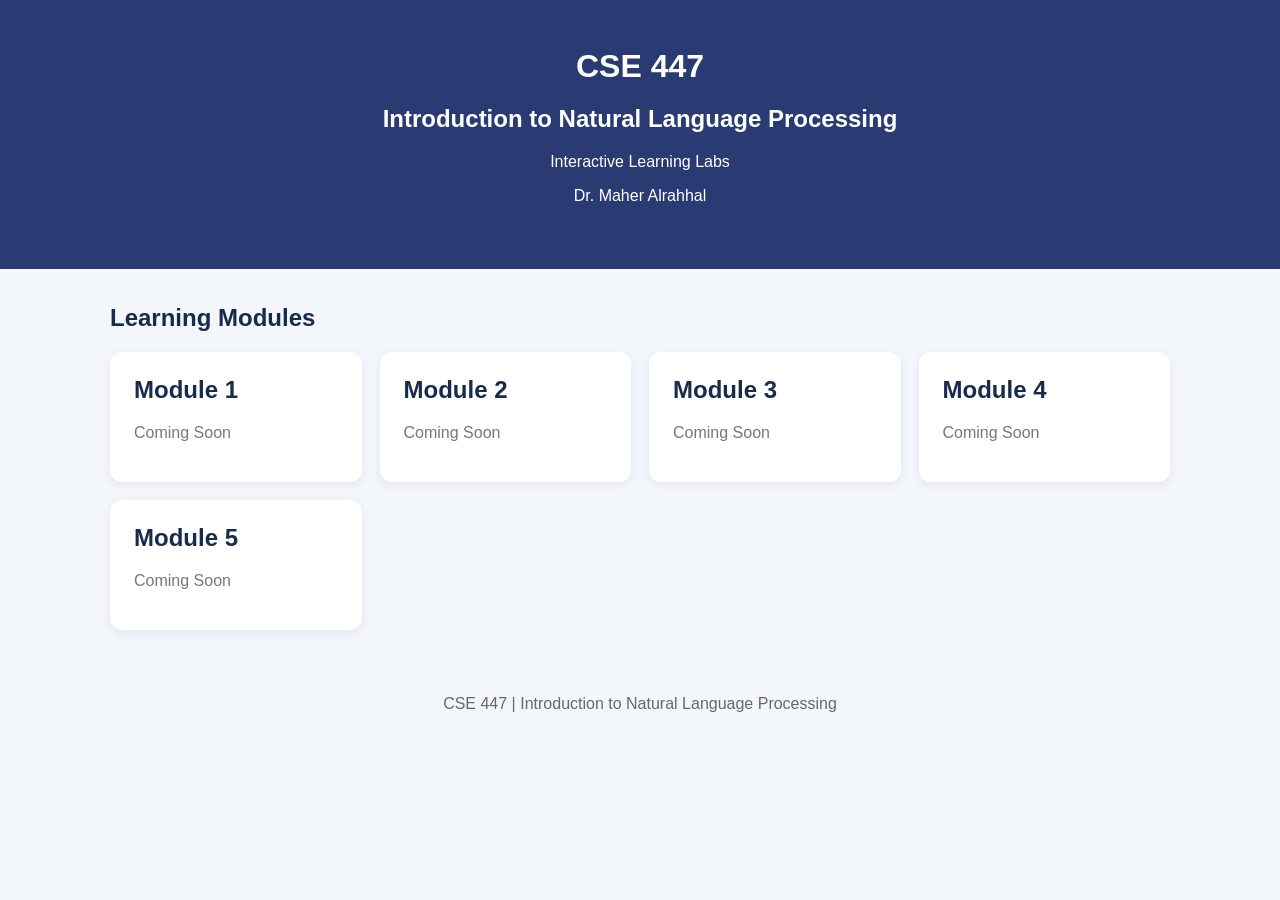
==== index.html @ a6a31eff "Create index.html" ====
<!DOCTYPE html>
<html lang="en">
<head>
  <meta charset="UTF-8">
  <meta name="viewport" content="width=device-width, initial-scale=1">
  <title>CSE 447 - Introduction to Natural Language Processing</title>
  <style>
    * { box-sizing: border-box; }
    body {
      margin: 0;
      font-family: Arial, sans-serif;
      background: #f3f6fb;
      color: #172b4d;
    }
    header {
      background: #293b72;
      color: white;
      padding: 48px 20px;
      text-align: center;
    }
    header h1 { margin: 0 0 12px; }
    main {
      max-width: 1100px;
      margin: 35px auto;
      padding: 0 20px;
    }
    .grid {
      display: grid;
      grid-template-columns: repeat(auto-fit, minmax(230px, 1fr));
      gap: 18px;
    }
    .card {
      background: white;
      padding: 24px;
      border-radius: 12px;
      box-shadow: 0 3px 12px #00000012;
    }
    .card h2 { margin-top: 0; }
    .button {
      display: inline-block;
      background: #2563a6;
      color: white;
      padding: 11px 16px;
      border-radius: 7px;
      text-decoration: none;
      font-weight: bold;
    }
    .soon { color: #777; }
    footer {
      text-align: center;
      padding: 30px;
      color: #667;
    }
  </style>
</head>
<body>
  <header>
    <h1>CSE 447</h1>
    <h2>Introduction to Natural Language Processing</h2>
    <p>Interactive Learning Labs</p>
    <p>Dr. Maher Alrahhal</p>
  </header>

  <main>
    <h2>Learning Modules</h2>
    <div class="grid" id="modules"></div>
  </main>

  <footer>
    CSE 447 | Introduction to Natural Language Processing
  </footer>

  <script>
    const modules = [
      { title: "Module 1", url: null },
      { title: "Module 2", url: null },
      { title: "Module 3", url: null },
      { title: "Module 4", url: null },
      { title: "Module 5", url: null }
    ];

    const container = document.getElementById("modules");

    modules.forEach(module => {
      const card = document.createElement("div");
      card.className = "card";

      const title = document.createElement("h2");
      title.textContent = module.title;
      card.appendChild(title);

      if (module.url) {
        const link = document.createElement("a");
        link.className = "button";
        link.href = module.url;
        link.textContent = "Open Learning Lab";
        card.appendChild(link);
      } else {
        const message = document.createElement("p");
        message.className = "soon";
        message.textContent = "Coming Soon";
        card.appendChild(message);
      }

      container.appendChild(card);
    });
  </script>
</body>
</html>
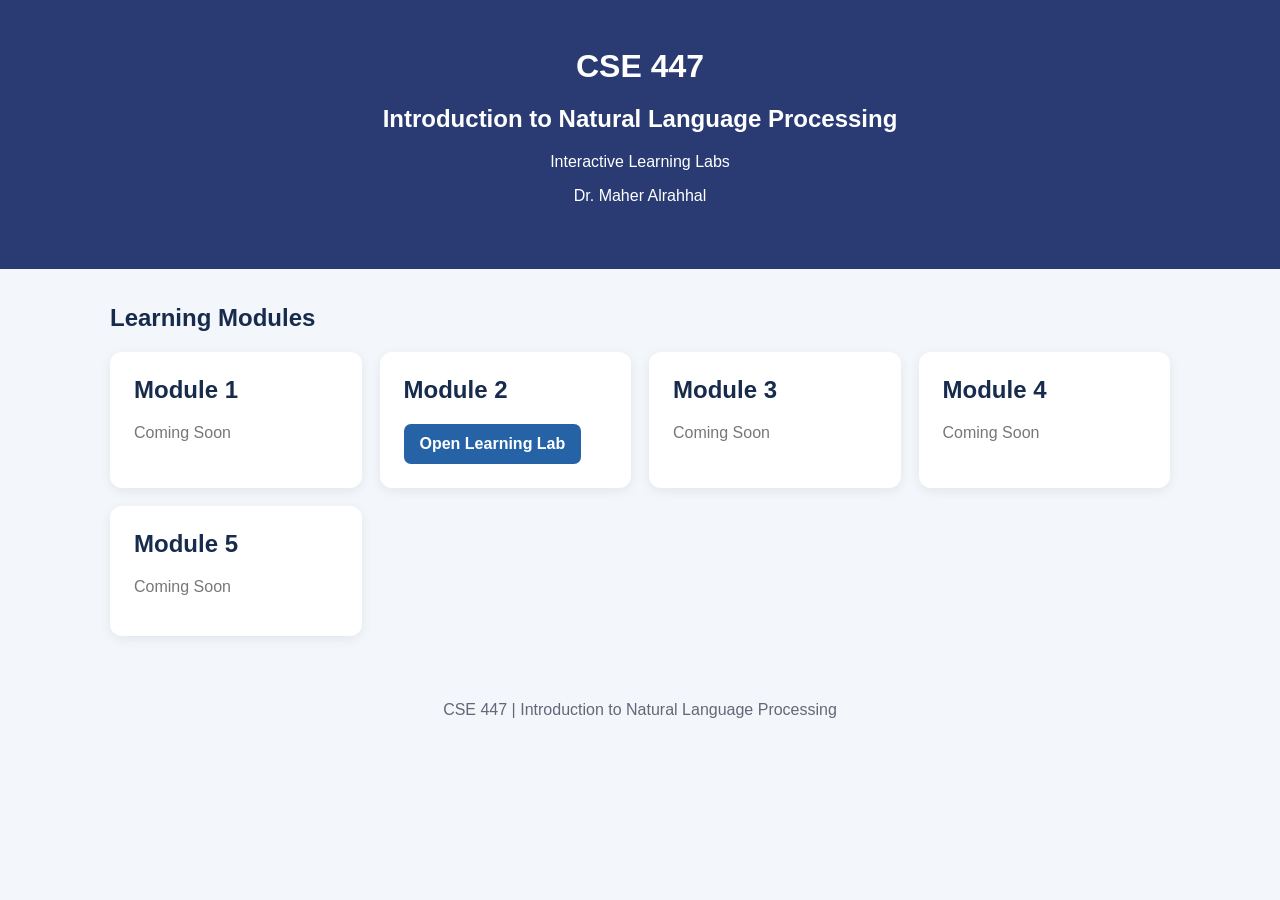
==== commit 69c97923: "Update index.html" ====
--- a/index.html
+++ b/index.html
@@ -74,7 +74,7 @@
   <script>
     const modules = [
       { title: "Module 1", url: null },
-      { title: "Module 2", url: null },
+      { title: "Module 2", url: "./Module-2/index.html" },
       { title: "Module 3", url: null },
       { title: "Module 4", url: null },
       { title: "Module 5", url: null }
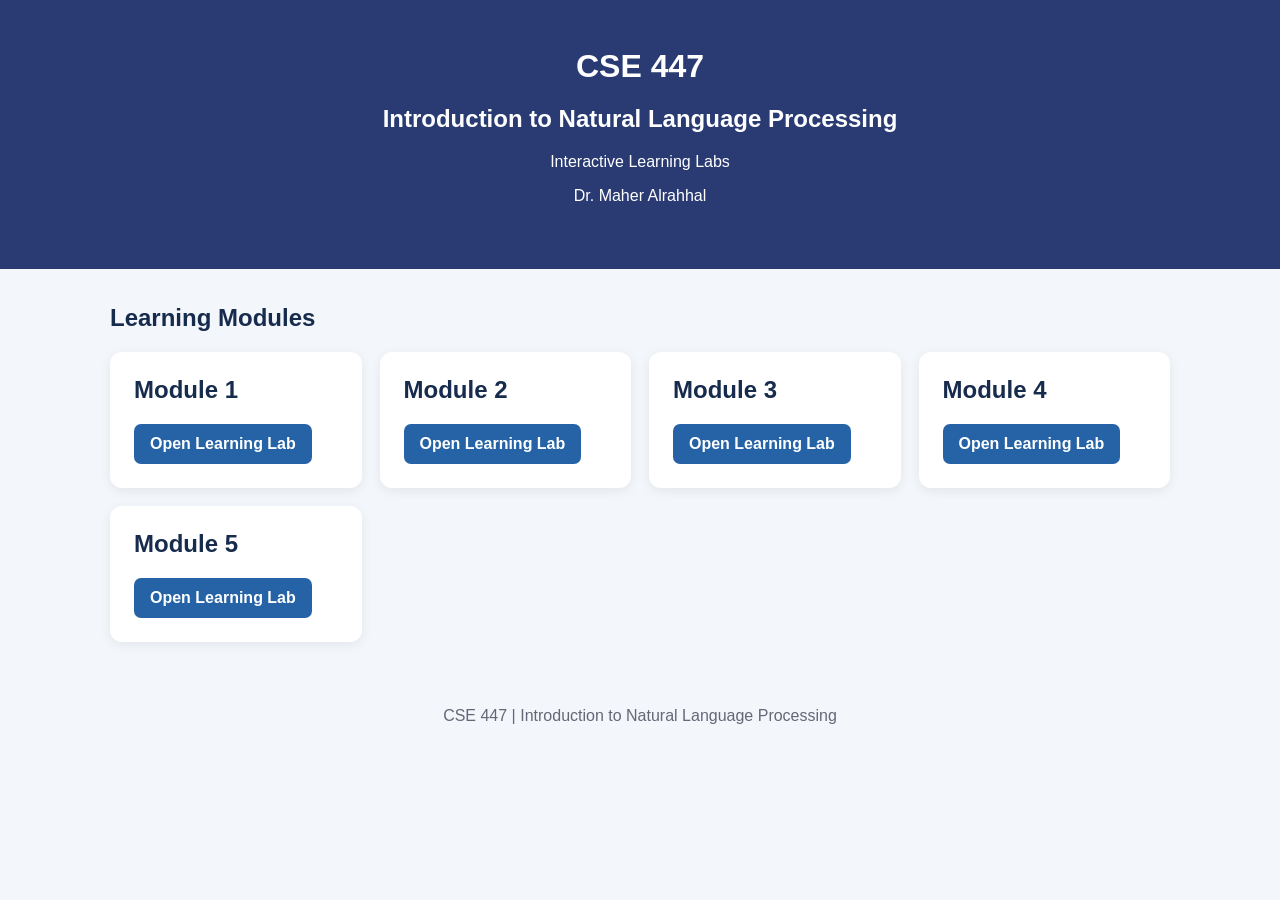
==== commit 01a2a985: "Update index.html" ====
--- a/index.html
+++ b/index.html
@@ -73,11 +73,11 @@
 
   <script>
     const modules = [
-      { title: "Module 1", url: null },
+      { title: "Module 1", url: "./Module-1/index.html" },
       { title: "Module 2", url: "./Module-2/index.html" },
-      { title: "Module 3", url: null },
-      { title: "Module 4", url: null },
-      { title: "Module 5", url: null }
+      { title: "Module 3", url: "./Module-3/index.html" },
+      { title: "Module 4", url: "./Module-4/index.html" },
+      { title: "Module 5", url: "./Module-5/index.html" },
     ];
 
     const container = document.getElementById("modules");
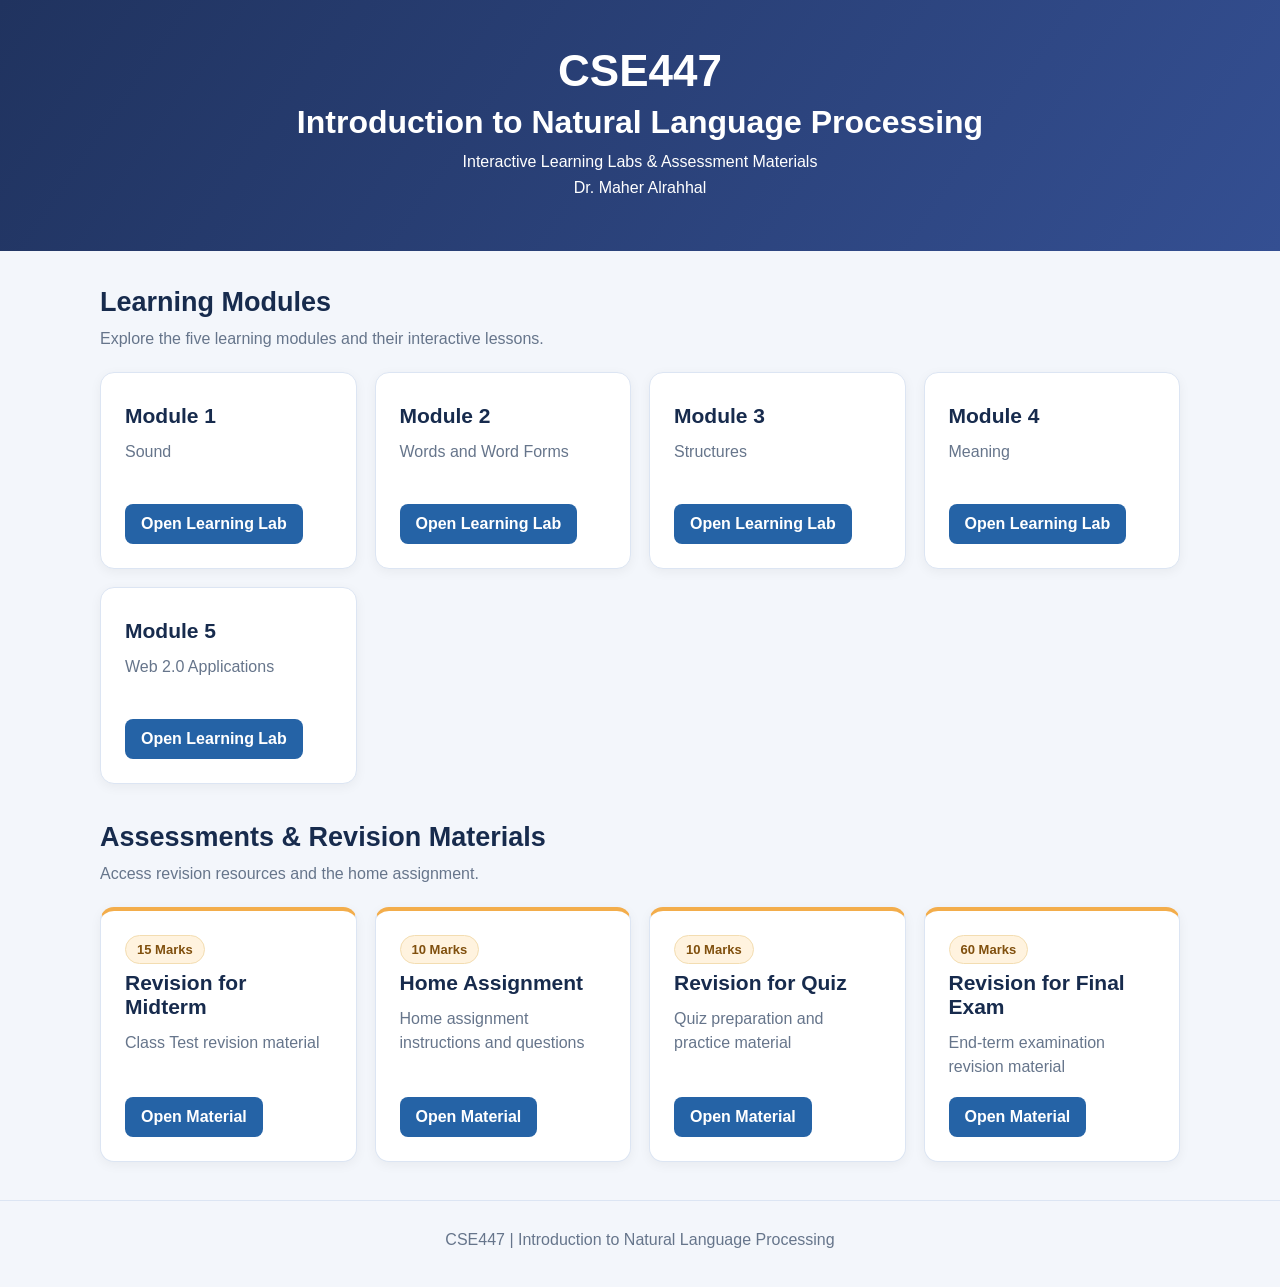
==== commit d12feb30: "Update index.html" ====
--- a/index.html
+++ b/index.html
@@ -1,110 +1,110 @@
-
 <!DOCTYPE html>
 <html lang="en">
 <head>
   <meta charset="UTF-8">
   <meta name="viewport" content="width=device-width, initial-scale=1">
-  <title>CSE 447 - Introduction to Natural Language Processing</title>
+  <title>CSE447 – Introduction to Natural Language Processing</title>
   <style>
-    * { box-sizing: border-box; }
-    body {
-      margin: 0;
-      font-family: Arial, sans-serif;
-      background: #f3f6fb;
-      color: #172b4d;
-    }
-    header {
-      background: #293b72;
-      color: white;
-      padding: 48px 20px;
-      text-align: center;
-    }
-    header h1 { margin: 0 0 12px; }
-    main {
-      max-width: 1100px;
-      margin: 35px auto;
-      padding: 0 20px;
-    }
-    .grid {
-      display: grid;
-      grid-template-columns: repeat(auto-fit, minmax(230px, 1fr));
-      gap: 18px;
-    }
-    .card {
-      background: white;
-      padding: 24px;
-      border-radius: 12px;
-      box-shadow: 0 3px 12px #00000012;
-    }
-    .card h2 { margin-top: 0; }
-    .button {
-      display: inline-block;
-      background: #2563a6;
-      color: white;
-      padding: 11px 16px;
-      border-radius: 7px;
-      text-decoration: none;
-      font-weight: bold;
-    }
-    .soon { color: #777; }
-    footer {
-      text-align: center;
-      padding: 30px;
-      color: #667;
-    }
+    :root { --navy:#293b72; --blue:#2563a6; --ink:#172b4d; --muted:#66758b; --bg:#f3f6fb; --line:#dce5f3; }
+    * { box-sizing:border-box; }
+    body { margin:0; font-family:Arial,sans-serif; background:var(--bg); color:var(--ink); }
+    header { background:linear-gradient(125deg,#20335f,#344f92); color:white; padding:46px 20px; text-align:center; }
+    header h1 { margin:0 0 8px; font-size:44px; }
+    header h2 { margin:0 0 12px; font-size:clamp(22px,3vw,32px); }
+    header p { margin:8px 0; }
+    main { max-width:1120px; margin:36px auto; padding:0 20px; }
+    section { margin-bottom:38px; }
+    .heading { margin:0 0 9px; font-size:27px; }
+    .description { margin:0 0 20px; color:var(--muted); line-height:1.55; }
+    .grid { display:grid; grid-template-columns:repeat(auto-fit,minmax(230px,1fr)); gap:18px; }
+    .card { display:flex; flex-direction:column; background:white; padding:24px; border-radius:14px; border:1px solid var(--line); box-shadow:0 3px 12px #0000000d; min-height:197px; }
+    .card h3 { font-size:21px; margin:7px 0 12px; }
+    .card .detail { color:var(--muted); margin:0 0 18px; line-height:1.5; }
+    .card .action { margin-top:auto; }
+    .button { display:inline-block; background:var(--blue); color:white; padding:11px 16px; border-radius:8px; text-decoration:none; font-weight:700; }
+    .button:hover,.button:focus-visible { background:#174c85; }
+    .soon { display:inline-block; border-radius:8px; padding:10px 14px; color:#56647c; background:#e9edf4; font-weight:700; }
+    .mark { display:inline-block; align-self:flex-start; font-size:13px; font-weight:700; color:#205c97; background:#eaf3ff; border:1px solid #c8defa; border-radius:100px; padding:6px 11px; }
+    .assessment { border-top:4px solid #f3ad4b; }
+    .assessment .mark { color:#80500e; background:#fff3df; border-color:#f3ddb1; }
+    footer { text-align:center; padding:30px 15px 38px; color:var(--muted); border-top:1px solid var(--line); }
+    @media(max-width:530px){ header{padding:35px 15px}header h1{font-size:36px}main{padding:0 14px}.card{min-height:172px} }
   </style>
 </head>
 <body>
   <header>
-    <h1>CSE 447</h1>
+    <h1>CSE447</h1>
     <h2>Introduction to Natural Language Processing</h2>
-    <p>Interactive Learning Labs</p>
+    <p>Interactive Learning Labs &amp; Assessment Materials</p>
     <p>Dr. Maher Alrahhal</p>
   </header>
-
   <main>
-    <h2>Learning Modules</h2>
-    <div class="grid" id="modules"></div>
+    <section aria-labelledby="learning-title">
+      <h2 class="heading" id="learning-title">Learning Modules</h2>
+      <p class="description">Explore the five learning modules and their interactive lessons.</p>
+      <div class="grid" id="modules"></div>
+    </section>
+    <section aria-labelledby="assessment-title">
+      <h2 class="heading" id="assessment-title">Assessments &amp; Revision Materials</h2>
+      <p class="description">Access revision resources and the home assignment.</p>
+      <div class="grid" id="assessments"></div>
+    </section>
   </main>
-
-  <footer>
-    CSE 447 | Introduction to Natural Language Processing
-  </footer>
-
+  <footer>CSE447 | Introduction to Natural Language Processing</footer>
   <script>
     const modules = [
-      { title: "Module 1", url: "./Module-1/index.html" },
-      { title: "Module 2", url: "./Module-2/index.html" },
-      { title: "Module 3", url: "./Module-3/index.html" },
-      { title: "Module 4", url: "./Module-4/index.html" },
-      { title: "Module 5", url: "./Module-5/index.html" },
+      { title:'Module 1', detail:'Sound', url:'./Module-1/index.html' },
+      { title:'Module 2', detail:'Words and Word Forms', url:'./Module-2/index.html' },
+      { title:'Module 3', detail:'Structures', url:'./Module-3/index.html' },
+      { title:'Module 4', detail:'Meaning', url:'./Module-4/index.html' },
+      { title:'Module 5', detail:'Web 2.0 Applications', url:'./Module-5/index.html' }
     ];
 
-    const container = document.getElementById("modules");
+    const assessments = [
+      { title:'Revision for Midterm', marks:15, detail:'Class Test revision material', url:'./Revision-for-Midterm/index.html' },
+      { title:'Home Assignment', marks:10, detail:'Home assignment instructions and questions', url:'./Home-Assignment/index.html' },
+      { title:'Revision for Quiz', marks:10, detail:'Quiz preparation and practice material', url:'./Revision-for-Quiz/index.html' },
+      { title:'Revision for Final Exam', marks:60, detail:'End-term examination revision material', url:'./Revision-for-Final-Exam/index.html' }
+    ];
 
-    modules.forEach(module => {
-      const card = document.createElement("div");
-      card.className = "card";
-
-      const title = document.createElement("h2");
-      title.textContent = module.title;
-      card.appendChild(title);
-
-      if (module.url) {
-        const link = document.createElement("a");
-        link.className = "button";
-        link.href = module.url;
-        link.textContent = "Open Learning Lab";
-        card.appendChild(link);
-      } else {
-        const message = document.createElement("p");
-        message.className = "soon";
-        message.textContent = "Coming Soon";
-        card.appendChild(message);
+    function addCards(items, elementId, isAssessment=false) {
+      const container=document.getElementById(elementId);
+      for(const item of items){
+        const card=document.createElement('article');
+        card.className='card'+(isAssessment?' assessment':'');
+        if(isAssessment){
+          const mark=document.createElement('span');
+          mark.className='mark';
+          mark.textContent=item.marks+' Marks';
+          card.appendChild(mark);
+        }
+        const title=document.createElement('h3');
+        title.textContent=item.title;
+        card.appendChild(title);
+        const desc=document.createElement('p');
+        desc.className='detail';
+        desc.textContent=item.detail;
+        card.appendChild(desc);
+        const action=document.createElement('div');
+        action.className='action';
+        if(item.url){
+          const link=document.createElement('a');
+          link.className='button';
+          link.href=item.url;
+          link.textContent=isAssessment?'Open Material':'Open Learning Lab';
+          action.appendChild(link);
+        } else {
+          const soon=document.createElement('span');
+          soon.className='soon';
+          soon.textContent='Coming Soon';
+          action.appendChild(soon);
+        }
+        card.appendChild(action);
+        container.appendChild(card);
       }
-
-      container.appendChild(card);
-    });
+    }
+    addCards(modules,'modules');
+    addCards(assessments,'assessments',true);
   </script>
 </body>
 </html>
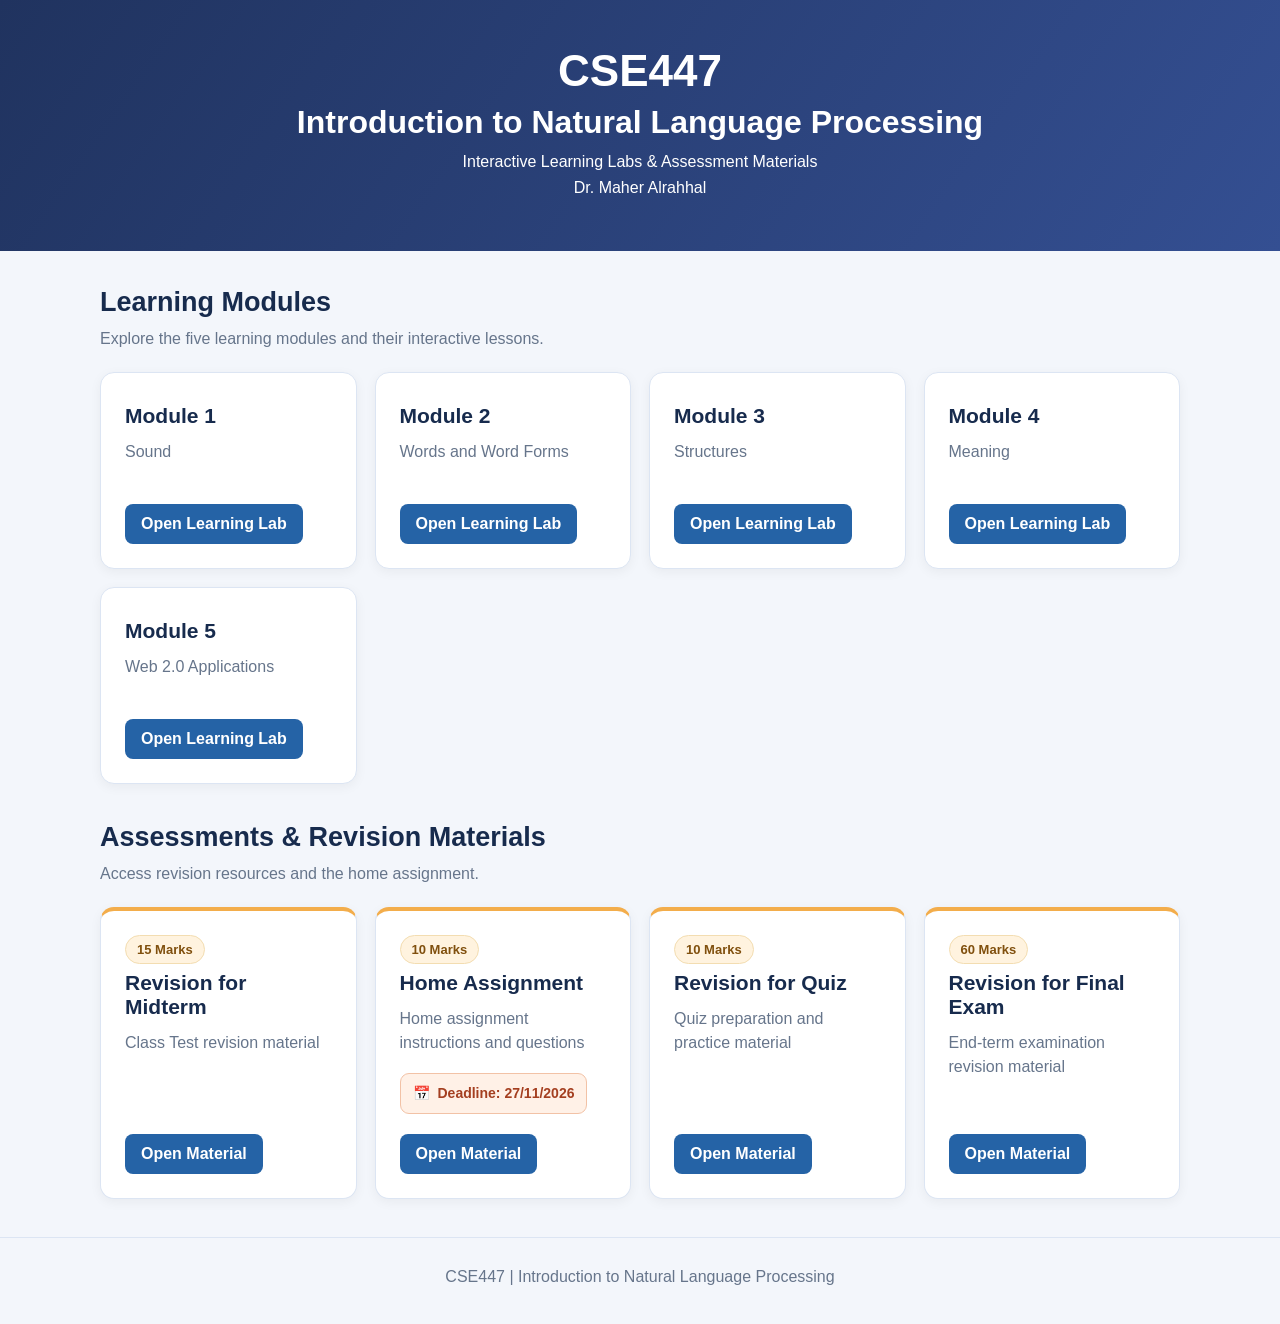
==== commit 7870031c: "Update index.html" ====
--- a/index.html
+++ b/index.html
@@ -27,6 +27,10 @@
     .mark { display:inline-block; align-self:flex-start; font-size:13px; font-weight:700; color:#205c97; background:#eaf3ff; border:1px solid #c8defa; border-radius:100px; padding:6px 11px; }
     .assessment { border-top:4px solid #f3ad4b; }
     .assessment .mark { color:#80500e; background:#fff3df; border-color:#f3ddb1; }
+    /* Assignment deadline: highlighted without changing the other cards. */
+    .deadline { display:flex; align-items:center; gap:8px; flex-wrap:wrap; align-self:flex-start; margin:0 0 20px; padding:10px 12px; border-radius:9px; border:1px solid #f2c2a6; background:#fff1e7; color:#a43f20; font-size:14px; font-weight:700; line-height:1.4; }
+    .deadline strong { color:#812b16; }
+    .deadline svg { flex-shrink:0; }
     footer { text-align:center; padding:30px 15px 38px; color:var(--muted); border-top:1px solid var(--line); }
     @media(max-width:530px){ header{padding:35px 15px}header h1{font-size:36px}main{padding:0 14px}.card{min-height:172px} }
   </style>
@@ -62,7 +66,7 @@
 
     const assessments = [
       { title:'Revision for Midterm', marks:15, detail:'Class Test revision material', url:'./Revision-for-Midterm/index.html' },
-      { title:'Home Assignment', marks:10, detail:'Home assignment instructions and questions', url:'./Home-Assignment/index.html' },
+      { title:'Home Assignment', marks:10, detail:'Home assignment instructions and questions', deadline:'27/11/2026', url:'./Home-Assignment/index.html' },
       { title:'Revision for Quiz', marks:10, detail:'Quiz preparation and practice material', url:'./Revision-for-Quiz/index.html' },
       { title:'Revision for Final Exam', marks:60, detail:'End-term examination revision material', url:'./Revision-for-Final-Exam/index.html' }
     ];
@@ -85,6 +89,17 @@
         desc.className='detail';
         desc.textContent=item.detail;
         card.appendChild(desc);
+        if(item.deadline){
+          const deadline=document.createElement('div');
+          deadline.className='deadline';
+          const calendar=document.createElement('span');
+          calendar.setAttribute('aria-hidden','true');
+          calendar.textContent='📅';
+          const label=document.createElement('span');
+          label.textContent='Deadline: '+item.deadline;
+          deadline.append(calendar,label);
+          card.appendChild(deadline);
+        }
         const action=document.createElement('div');
         action.className='action';
         if(item.url){
